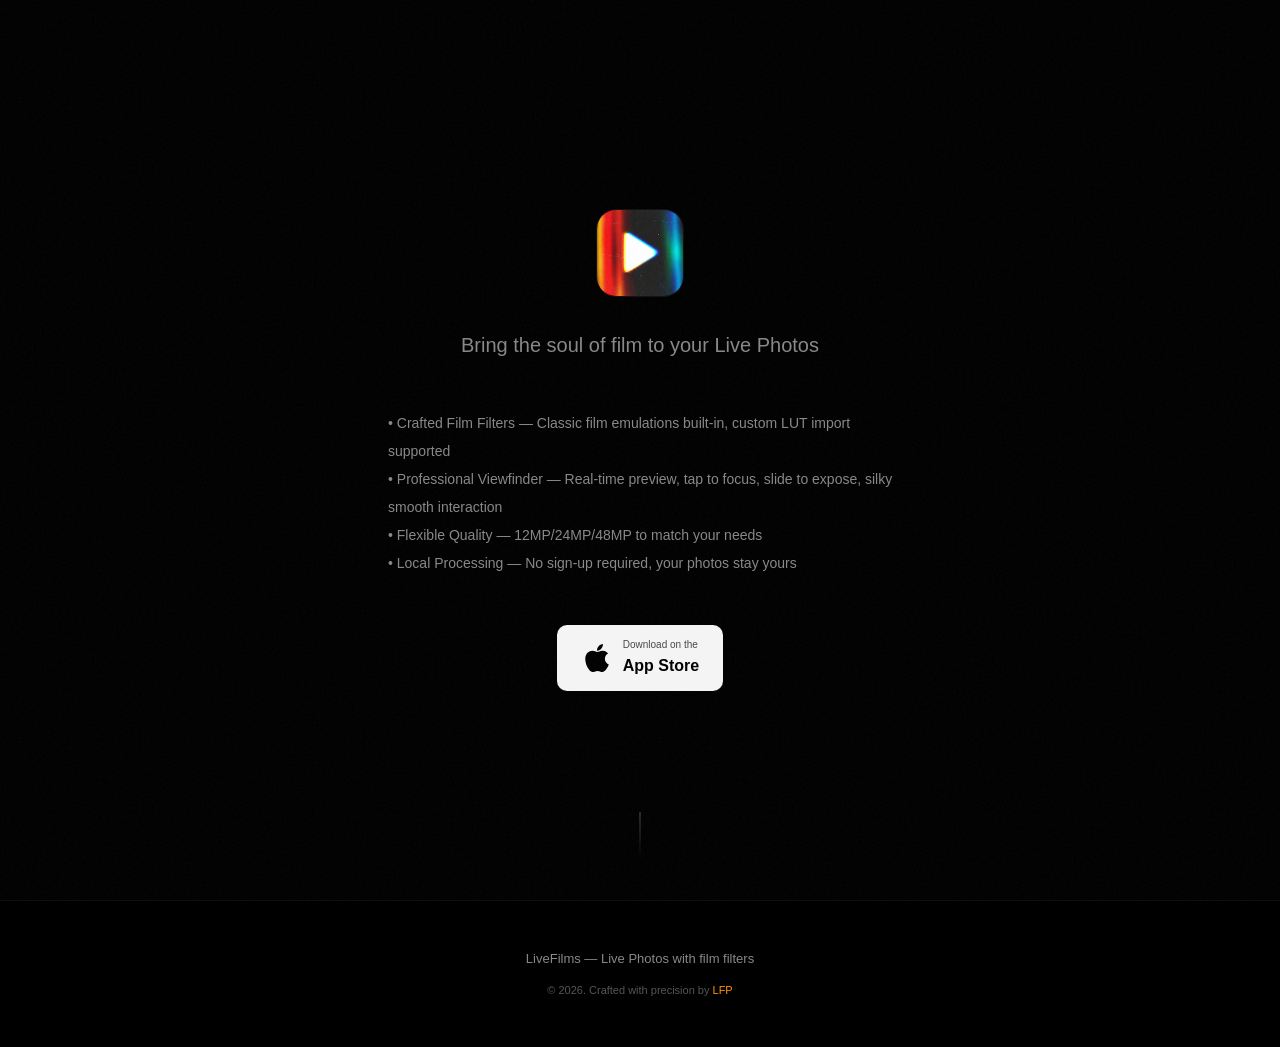
==== index.html @ 503467d6 "Update website copy and author - Update title to "Live Photos with film filters" - Refresh feature l" ====
<!DOCTYPE html>
<html lang="en">
<head>
    <meta charset="UTF-8">
    <meta name="viewport" content="width=device-width, initial-scale=1.0">
    <title>LiveFilms — Live Photos with film filters</title>
    <meta name="description" content="Bring the soul of film to your Live Photos">
    <link rel="stylesheet" href="css/style.css">
</head>
<body>
    <!-- 全局胶片颗粒 -->
    <div class="grain-overlay"></div>

    <!-- Hero Section -->
    <section class="hero" id="hero">
        <div class="hero-content">
            <img src="icon.png" alt="LiveFilms" class="hero-app-icon" />
            <p class="hero-tagline" data-i18n="hero-tagline">Bring the soul of film to your Live Photos</p>

            <ul class="hero-features">
                <li data-i18n="feat-1">• Crafted Film Filters — Classic film emulations built-in, custom LUT import supported</li>
                <li data-i18n="feat-2">• Professional Viewfinder — Real-time preview, tap to focus, slide to expose, silky smooth interaction</li>
                <li data-i18n="feat-3">• Flexible Quality — 12MP/24MP/48MP to match your needs</li>
                <li data-i18n="feat-4">• Local Processing — No sign-up required, your photos stay yours</li>
            </ul>

            <a href="#" target="_blank" rel="noopener noreferrer" class="hero-download-btn" data-download>
                <svg class="app-store-icon" viewBox="0 0 384 512" fill="currentColor">
                    <path d="M318.7 268.7c-.2-36.7 16.4-64.4 50-84.8-18.8-26.9-47.2-41.7-84.7-44.6-35.5-2.8-74.3 20.7-88.5 20.7-15 0-49.4-19.7-76.4-19.7C63.3 141.2 4 184.8 4 273.5q0 39.3 14.4 81.2c12.8 36.7 59 126.7 107.2 125.2 25.2-.6 43-17.9 75.8-17.9 31.8 0 48.3 17.9 76.4 17.9 48.6-.7 90.4-82.5 102.6-119.3-65.2-30.7-61.7-90-61.7-91.9zm-56.6-164.2c27.3-32.4 24.8-61.9 24-72.5-24.1 1.4-52 16.4-67.9 34.9-17.5 19.8-27.8 44.3-25.6 71.9 26.1 2 52.3-11.4 69.5-34.3z"/>
                </svg>
                <div class="btn-text">
                    <span class="btn-text-small">Download on the</span>
                    <span class="btn-text-large">App Store</span>
                </div>
            </a>


        </div>

        <div class="scroll-indicator">
            <div class="scroll-line"></div>
        </div>
    </section>

    <!-- Footer -->
    <footer class="footer">
        <div class="container">
            <div class="footer-content">
                <p class="footer-text">LiveFilms — <span data-i18n="footer-desc">Live Photos with film filters</span></p>
                <p class="footer-copyright">&copy; 2026. Crafted with precision by <a href="https://xhslink.com/m/6R2pUaW3pdJ" target="_blank" rel="noopener noreferrer">LFP</a></p>
            </div>
        </div>
    </footer>

    <script src="js/main.js"></script>
    <script>
        const i18n = {
            'zh-CN': {
                'app-name': 'LiveFilms',
                'hero-tagline': '为 Live Photo 注入胶片的灵魂',
                'feat-1': '• 精心打造的胶片滤镜 — 内置经典胶片模拟，支持导入自定义 LUT',
                'feat-2': '• 专业取景器 — 实时预览、点击对焦、滑动曝光，交互丝般顺滑',
                'feat-3': '• 灵活画质 — 12MP/24MP/48MP 随心选择',
                'feat-4': '• 本地处理 — 无需注册，照片完全属于你',
                'footer-desc': 'Live Photos with film filters'
            },
            'en': {
                'app-name': 'LiveFilms',
                'hero-tagline': 'Bring the soul of film to your Live Photos',
                'feat-1': '• Crafted Film Filters — Classic film emulations built-in, custom LUT import supported',
                'feat-2': '• Professional Viewfinder — Real-time preview, tap to focus, slide to expose, silky smooth interaction',
                'feat-3': '• Flexible Quality — 12MP/24MP/48MP to match your needs',
                'feat-4': '• Local Processing — No sign-up required, your photos stay yours',
                'footer-desc': 'Live Photos with film filters'
            }
        };

        function applyLanguage() {
            const userLang = navigator.language || navigator.userLanguage;
            const lang = userLang.startsWith('zh') ? 'zh-CN' : 'en';
            document.documentElement.lang = lang === 'zh-CN' ? 'zh' : 'en';
            document.querySelectorAll('[data-i18n]').forEach(el => {
                const key = el.getAttribute('data-i18n');
                if (i18n[lang][key]) {
                    el.innerHTML = i18n[lang][key];
                }
            });
        }

        applyLanguage();
    </script>
</body>
</html>
---- css/style.css ----
/* ========================================
   LiveFilms — 官网样式
   极简 · 暗调 · 胶片美学
   ======================================== */

:root {
    --color-bg: #000000;
    --color-bg-alt: #0a0a0a;
    --color-surface: rgba(255,255,255,0.04);
    --color-surface-border: rgba(255,255,255,0.07);

    --color-accent: #ff9500;
    --color-accent-dim: rgba(255,149,0,0.15);
    --color-accent-border: rgba(255,149,0,0.3);

    --color-green: #34c759;
    --color-green-dim: rgba(52,199,89,0.15);

    --color-text: #ffffff;
    --color-text-secondary: #888888;
    --color-text-muted: #555555;
    --color-divider: rgba(255,255,255,0.06);

    --font-mono: "SF Mono", "Monaco", "Consolas", "Liberation Mono", "PingFang SC", "Hiragino Sans GB", "Microsoft YaHei", monospace;
    --font-system: -apple-system, BlinkMacSystemFont, "SF Pro Display", "PingFang SC", "Hiragino Sans GB", "Segoe UI", Roboto, "Helvetica Neue", Arial, sans-serif;

    --container-max: 720px;
    --section-gap: 100px;
    --transition: 0.3s ease;
}

/* Reset */
*, *::before, *::after { box-sizing: border-box; margin: 0; padding: 0; }
html { scroll-behavior: smooth; font-size: 16px; }

body {
    font-family: var(--font-system);
    background: var(--color-bg);
    color: var(--color-text);
    line-height: 1.6;
    -webkit-font-smoothing: antialiased;
    overflow-x: hidden;
}

::-webkit-scrollbar { width: 6px; }
::-webkit-scrollbar-track { background: var(--color-bg); }
::-webkit-scrollbar-thumb { background: #2a2a2a; border-radius: 3px; }

.container {
    max-width: var(--container-max);
    margin: 0 auto;
    padding: 0 28px;
}

/* Grain overlay */
.grain-overlay {
    position: fixed;
    inset: 0;
    opacity: 0.03;
    pointer-events: none;
    z-index: 9999;
    background-image: url("data:image/svg+xml,%3Csvg viewBox='0 0 400 400' xmlns='http://www.w3.org/2000/svg'%3E%3Cfilter id='n'%3E%3CfeTurbulence type='fractalNoise' baseFrequency='0.9' numOctaves='4' stitchTiles='stitch'/%3E%3C/filter%3E%3Crect width='400' height='400' filter='url(%23n)'/%3E%3C/svg%3E");
    animation: grain 8s steps(10) infinite;
}

@keyframes grain {
    0%, 100% { transform: translate(0,0); }
    10% { transform: translate(-5%,-5%); }
    30% { transform: translate(5%,-5%); }
    50% { transform: translate(-5%,5%); }
    70% { transform: translate(5%,5%); }
    90% { transform: translate(-5%,0); }
}

/* ========================================
   Hero
   ======================================== */
.hero {
    min-height: 100vh;
    display: flex;
    flex-direction: column;
    justify-content: center;
    align-items: center;
    padding: 80px 28px;
    position: relative;
}

.hero-content {
    text-align: center;
    max-width: 520px;
}

.hero-app-icon {
    width: 88px;
    height: 88px;
    border-radius: 20px;
    border: 1px solid var(--color-surface-border);
    margin-bottom: 24px;
    opacity: 0;
    animation: fadeUp 1s ease forwards 0.2s;
}

.hero-tagline {
    font-size: clamp(16px, 4vw, 20px);
    font-weight: 400;
    color: var(--color-text-secondary);
    margin-bottom: 48px;
    opacity: 0;
    animation: fadeUp 1s ease forwards 0.4s;
}

.hero-features {
    list-style: none;
    text-align: left;
    margin-bottom: 48px;
    opacity: 0;
    animation: fadeUp 1s ease forwards 0.6s;
}

.hero-features li {
    font-size: 14px;
    color: var(--color-text-secondary);
    line-height: 2;
    padding-left: 8px;
}

.hero-download-btn {
    display: inline-flex;
    align-items: center;
    gap: 10px;
    padding: 12px 24px;
    background: #f5f5f5;
    color: #000;
    border: none;
    border-radius: 10px;
    cursor: pointer;
    transition: all 0.2s ease;
    text-decoration: none;
    opacity: 0;
    animation: fadeUp 1s ease forwards 0.8s;
}

.hero-download-btn:hover {
    background: #ffffff;
    transform: scale(1.03);
}

.app-store-icon {
    width: 32px;
    height: 32px;
}

.btn-text {
    display: flex;
    flex-direction: column;
    align-items: flex-start;
    text-align: left;
}

.btn-text-small {
    font-size: 10px;
    opacity: 0.7;
}

.btn-text-large {
    font-size: 16px;
    font-weight: 600;
}

.scroll-indicator {
    position: absolute;
    bottom: 40px;
    left: 50%;
    transform: translateX(-50%);
    opacity: 0;
    animation: fadeIn 1s ease forwards 1.2s;
}

.scroll-line {
    width: 1px;
    height: 48px;
    background: linear-gradient(to bottom, var(--color-text-muted), transparent);
    animation: scrollPulse 2s ease-in-out infinite;
}

/* ========================================
   Footer
   ======================================== */
.footer {
    padding: 48px 0;
    border-top: 1px solid var(--color-divider);
}

.footer-content {
    text-align: center;
}

.footer-text {
    font-size: 13px;
    color: var(--color-text-secondary);
    margin-bottom: 6px;
}

.footer-copyright {
    font-size: 11px;
    color: var(--color-text-muted);
    margin-top: 12px;
}

.footer-copyright a {
    color: var(--color-accent);
    text-decoration: none;
}

/* ========================================
   Animations
   ======================================== */
@keyframes fadeUp {
    from { opacity: 0; transform: translateY(24px); }
    to { opacity: 1; transform: translateY(0); }
}
@keyframes fadeIn {
    from { opacity: 0; }
    to { opacity: 1; }
}
@keyframes scrollPulse {
    0%, 100% { opacity: 0.3; transform: scaleY(0.8); }
    50% { opacity: 1; transform: scaleY(1); }
}

.fade-in {
    opacity: 0;
    transform: translateY(20px);
    transition: opacity 0.6s ease, transform 0.6s ease;
}

.fade-in.visible {
    opacity: 1;
    transform: translateY(0);
}

/* ========================================
   Responsive
   ======================================== */
@media (max-width: 640px) {
    .hero { padding: 60px 20px; }

    .hero-download-btn {
        width: 100%;
        justify-content: center;
        max-width: 280px;
    }
}
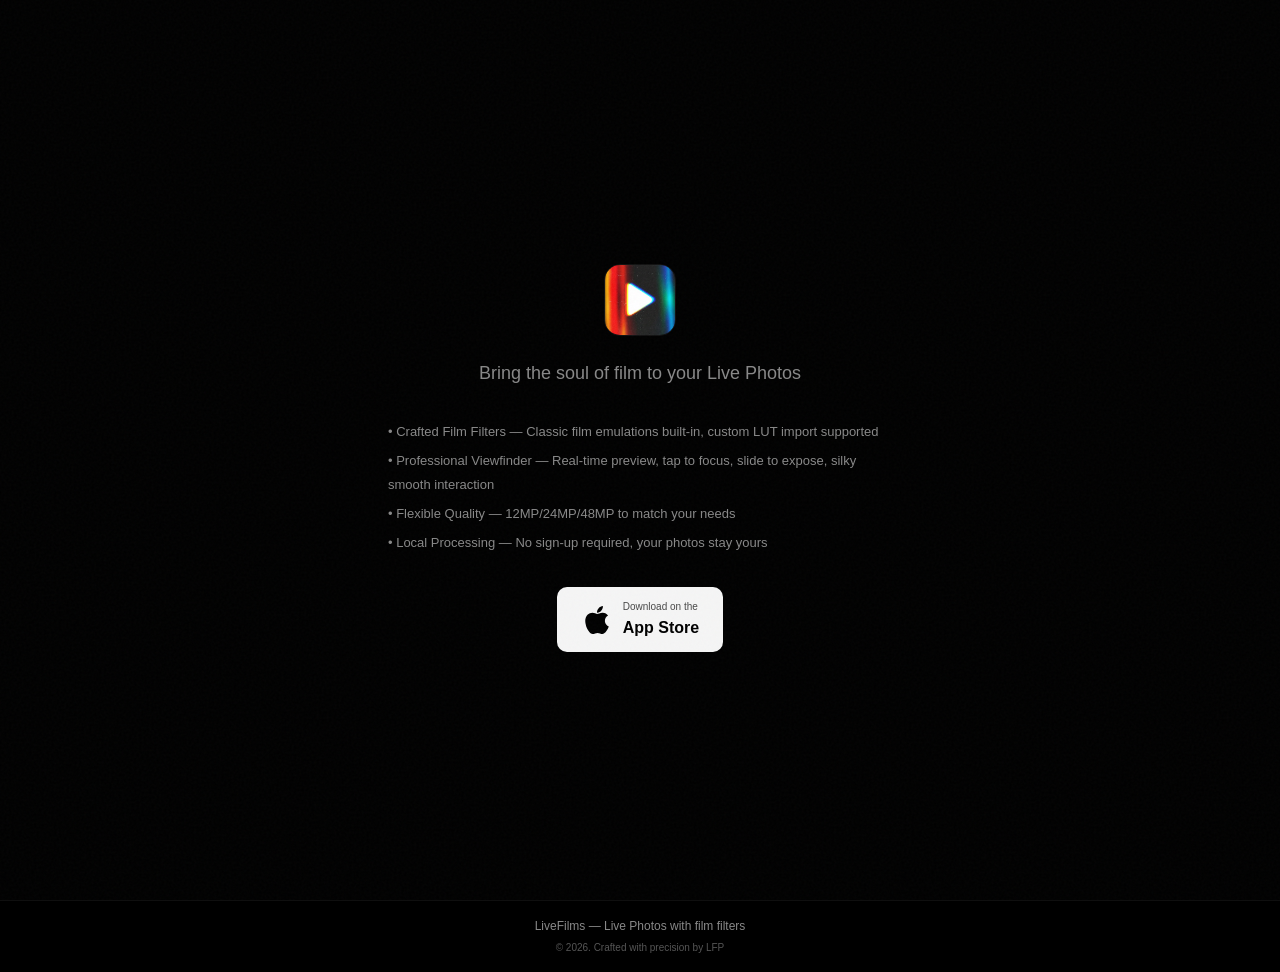
==== commit 6d107c1c: "Add URL parameter support for language selection - ?lang=en — force English - ?lang=zh — force Chine" ====
--- a/index.html
+++ b/index.html
@@ -76,8 +76,10 @@
         };
 
         function applyLanguage() {
+            const params = new URLSearchParams(window.location.search);
+            const urlLang = params.get('lang');
             const userLang = navigator.language || navigator.userLanguage;
-            const lang = userLang.startsWith('zh') ? 'zh-CN' : 'en';
+            const lang = urlLang === 'en' || urlLang === 'zh' ? (urlLang === 'zh' ? 'zh-CN' : 'en') : (userLang.startsWith('zh') ? 'zh-CN' : 'en');
             document.documentElement.lang = lang === 'zh-CN' ? 'zh' : 'en';
             document.querySelectorAll('[data-i18n]').forEach(el => {
                 const key = el.getAttribute('data-i18n');
--- a/css/style.css
+++ b/css/style.css
@@ -79,32 +79,34 @@
     min-height: 100vh;
     display: flex;
     flex-direction: column;
-    justify-content: center;
+    justify-content: space-between;
     align-items: center;
-    padding: 80px 28px;
+    padding: 40px 28px 24px;
     position: relative;
 }
 
 .hero-content {
     text-align: center;
     max-width: 520px;
+    margin-top: auto;
+    margin-bottom: auto;
 }
 
 .hero-app-icon {
-    width: 88px;
-    height: 88px;
-    border-radius: 20px;
+    width: 72px;
+    height: 72px;
+    border-radius: 16px;
     border: 1px solid var(--color-surface-border);
-    margin-bottom: 24px;
+    margin-bottom: 16px;
     opacity: 0;
     animation: fadeUp 1s ease forwards 0.2s;
 }
 
 .hero-tagline {
-    font-size: clamp(16px, 4vw, 20px);
+    font-size: clamp(14px, 3vw, 18px);
     font-weight: 400;
     color: var(--color-text-secondary);
-    margin-bottom: 48px;
+    margin-bottom: 32px;
     opacity: 0;
     animation: fadeUp 1s ease forwards 0.4s;
 }
@@ -112,16 +114,17 @@
 .hero-features {
     list-style: none;
     text-align: left;
-    margin-bottom: 48px;
+    margin-bottom: 32px;
     opacity: 0;
     animation: fadeUp 1s ease forwards 0.6s;
 }
 
 .hero-features li {
-    font-size: 14px;
+    font-size: 13px;
     color: var(--color-text-secondary);
-    line-height: 2;
+    line-height: 1.8;
     padding-left: 8px;
+    margin-bottom: 6px;
 }
 
 .hero-download-btn {
@@ -168,27 +171,20 @@
 }
 
 .scroll-indicator {
-    position: absolute;
-    bottom: 40px;
-    left: 50%;
-    transform: translateX(-50%);
-    opacity: 0;
-    animation: fadeIn 1s ease forwards 1.2s;
+    display: none;
 }
 
 .scroll-line {
-    width: 1px;
-    height: 48px;
-    background: linear-gradient(to bottom, var(--color-text-muted), transparent);
-    animation: scrollPulse 2s ease-in-out infinite;
+    display: none;
 }
 
 /* ========================================
    Footer
    ======================================== */
 .footer {
-    padding: 48px 0;
+    padding: 16px 0;
     border-top: 1px solid var(--color-divider);
+    width: 100%;
 }
 
 .footer-content {
@@ -196,19 +192,19 @@
 }
 
 .footer-text {
-    font-size: 13px;
+    font-size: 12px;
     color: var(--color-text-secondary);
-    margin-bottom: 6px;
+    margin-bottom: 4px;
 }
 
 .footer-copyright {
-    font-size: 11px;
+    font-size: 10px;
     color: var(--color-text-muted);
-    margin-top: 12px;
+    margin-top: 4px;
 }
 
 .footer-copyright a {
-    color: var(--color-accent);
+    color: inherit;
     text-decoration: none;
 }
 
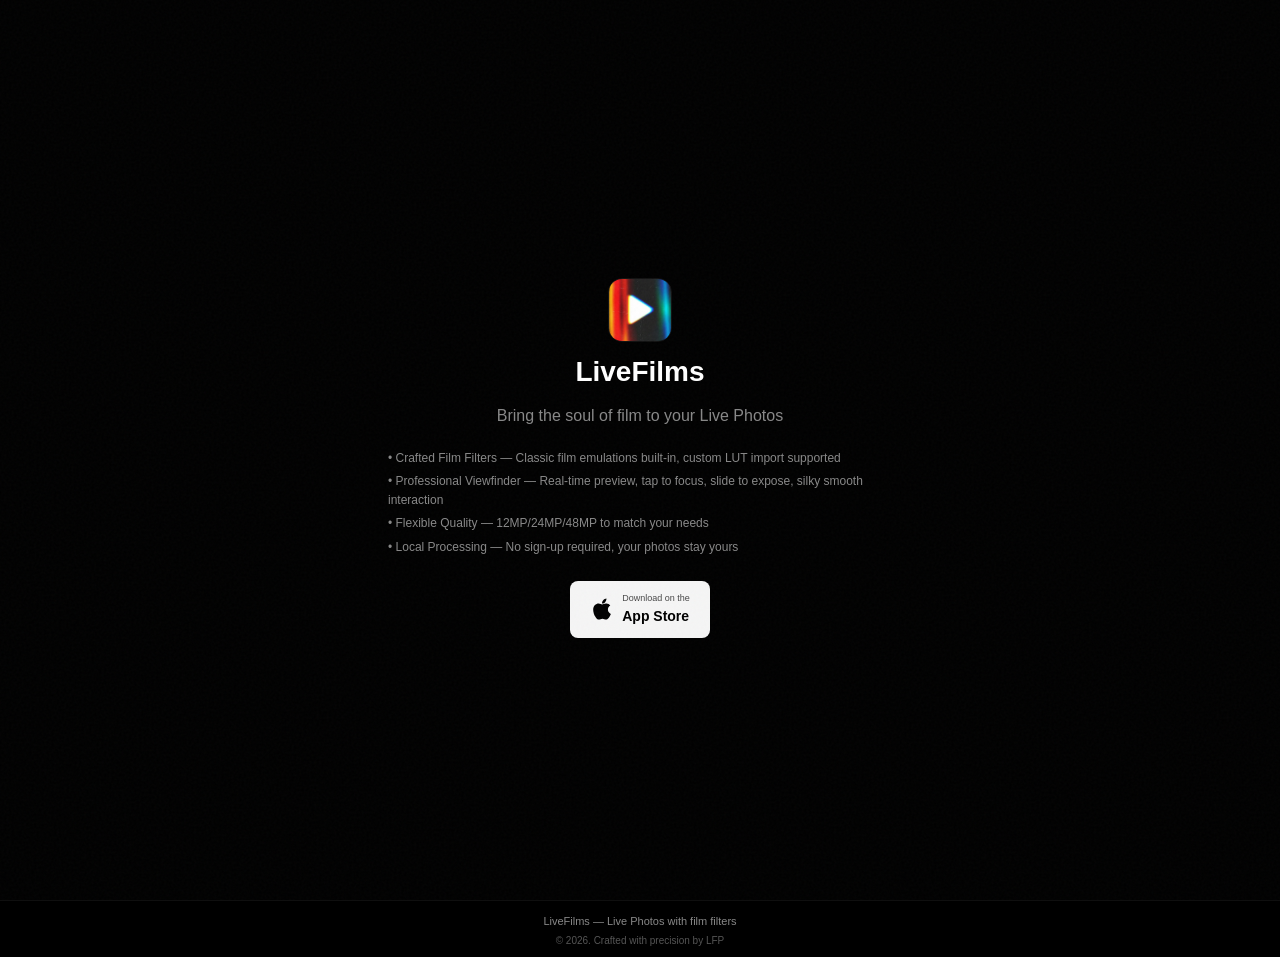
==== commit a7986f51: "Add LiveFilms title below app icon Co-Authored-By: Claude Opus 4.7 <noreply@anthropic.com>" ====
--- a/index.html
+++ b/index.html
@@ -15,6 +15,7 @@
     <section class="hero" id="hero">
         <div class="hero-content">
             <img src="icon.png" alt="LiveFilms" class="hero-app-icon" />
+            <h1 class="hero-title">LiveFilms</h1>
             <p class="hero-tagline" data-i18n="hero-tagline">Bring the soul of film to your Live Photos</p>
 
             <ul class="hero-features">
--- a/css/style.css
+++ b/css/style.css
@@ -76,37 +76,49 @@
    Hero
    ======================================== */
 .hero {
-    min-height: 100vh;
+    min-height: 100dvh;
     display: flex;
     flex-direction: column;
-    justify-content: space-between;
+    justify-content: flex-start;
     align-items: center;
-    padding: 40px 28px 24px;
+    padding: 32px 24px 16px;
     position: relative;
+    box-sizing: border-box;
 }
 
 .hero-content {
     text-align: center;
     max-width: 520px;
-    margin-top: auto;
-    margin-bottom: auto;
+    flex: 1;
+    display: flex;
+    flex-direction: column;
+    justify-content: center;
 }
 
 .hero-app-icon {
-    width: 72px;
-    height: 72px;
-    border-radius: 16px;
+    width: 64px;
+    height: 64px;
+    border-radius: 14px;
     border: 1px solid var(--color-surface-border);
-    margin-bottom: 16px;
+    margin: 0 auto 8px;
     opacity: 0;
     animation: fadeUp 1s ease forwards 0.2s;
 }
 
+.hero-title {
+    font-size: clamp(20px, 4vw, 28px);
+    font-weight: 600;
+    color: var(--color-text);
+    margin-bottom: 8px;
+    opacity: 0;
+    animation: fadeUp 1s ease forwards 0.3s;
+}
+
 .hero-tagline {
-    font-size: clamp(14px, 3vw, 18px);
+    font-size: clamp(13px, 2.5vw, 16px);
     font-weight: 400;
     color: var(--color-text-secondary);
-    margin-bottom: 32px;
+    margin-bottom: 20px;
     opacity: 0;
     animation: fadeUp 1s ease forwards 0.4s;
 }
@@ -114,33 +126,34 @@
 .hero-features {
     list-style: none;
     text-align: left;
-    margin-bottom: 32px;
+    margin-bottom: 20px;
     opacity: 0;
     animation: fadeUp 1s ease forwards 0.6s;
 }
 
 .hero-features li {
-    font-size: 13px;
+    font-size: 12px;
     color: var(--color-text-secondary);
-    line-height: 1.8;
+    line-height: 1.6;
     padding-left: 8px;
-    margin-bottom: 6px;
+    margin-bottom: 4px;
 }
 
 .hero-download-btn {
     display: inline-flex;
     align-items: center;
-    gap: 10px;
-    padding: 12px 24px;
+    gap: 8px;
+    padding: 10px 20px;
     background: #f5f5f5;
     color: #000;
     border: none;
-    border-radius: 10px;
+    border-radius: 8px;
     cursor: pointer;
     transition: all 0.2s ease;
     text-decoration: none;
     opacity: 0;
     animation: fadeUp 1s ease forwards 0.8s;
+    margin: 0 auto;
 }
 
 .hero-download-btn:hover {
@@ -149,8 +162,8 @@
 }
 
 .app-store-icon {
-    width: 32px;
-    height: 32px;
+    width: 24px;
+    height: 24px;
 }
 
 .btn-text {
@@ -161,12 +174,12 @@
 }
 
 .btn-text-small {
-    font-size: 10px;
+    font-size: 9px;
     opacity: 0.7;
 }
 
 .btn-text-large {
-    font-size: 16px;
+    font-size: 14px;
     font-weight: 600;
 }
 
@@ -182,9 +195,10 @@
    Footer
    ======================================== */
 .footer {
-    padding: 16px 0;
+    padding: 12px 0 8px;
     border-top: 1px solid var(--color-divider);
     width: 100%;
+    flex-shrink: 0;
 }
 
 .footer-content {
@@ -192,15 +206,15 @@
 }
 
 .footer-text {
-    font-size: 12px;
+    font-size: 11px;
     color: var(--color-text-secondary);
-    margin-bottom: 4px;
+    margin-bottom: 2px;
 }
 
 .footer-copyright {
     font-size: 10px;
     color: var(--color-text-muted);
-    margin-top: 4px;
+    margin-top: 2px;
 }
 
 .footer-copyright a {
@@ -239,11 +253,15 @@
    Responsive
    ======================================== */
 @media (max-width: 640px) {
-    .hero { padding: 60px 20px; }
+    .hero { padding: 24px 20px 12px; }
 
     .hero-download-btn {
         width: 100%;
         justify-content: center;
-        max-width: 280px;
+        max-width: 260px;
     }
-}
+
+    .hero-features li {
+        font-size: 11px;
+    }
+}
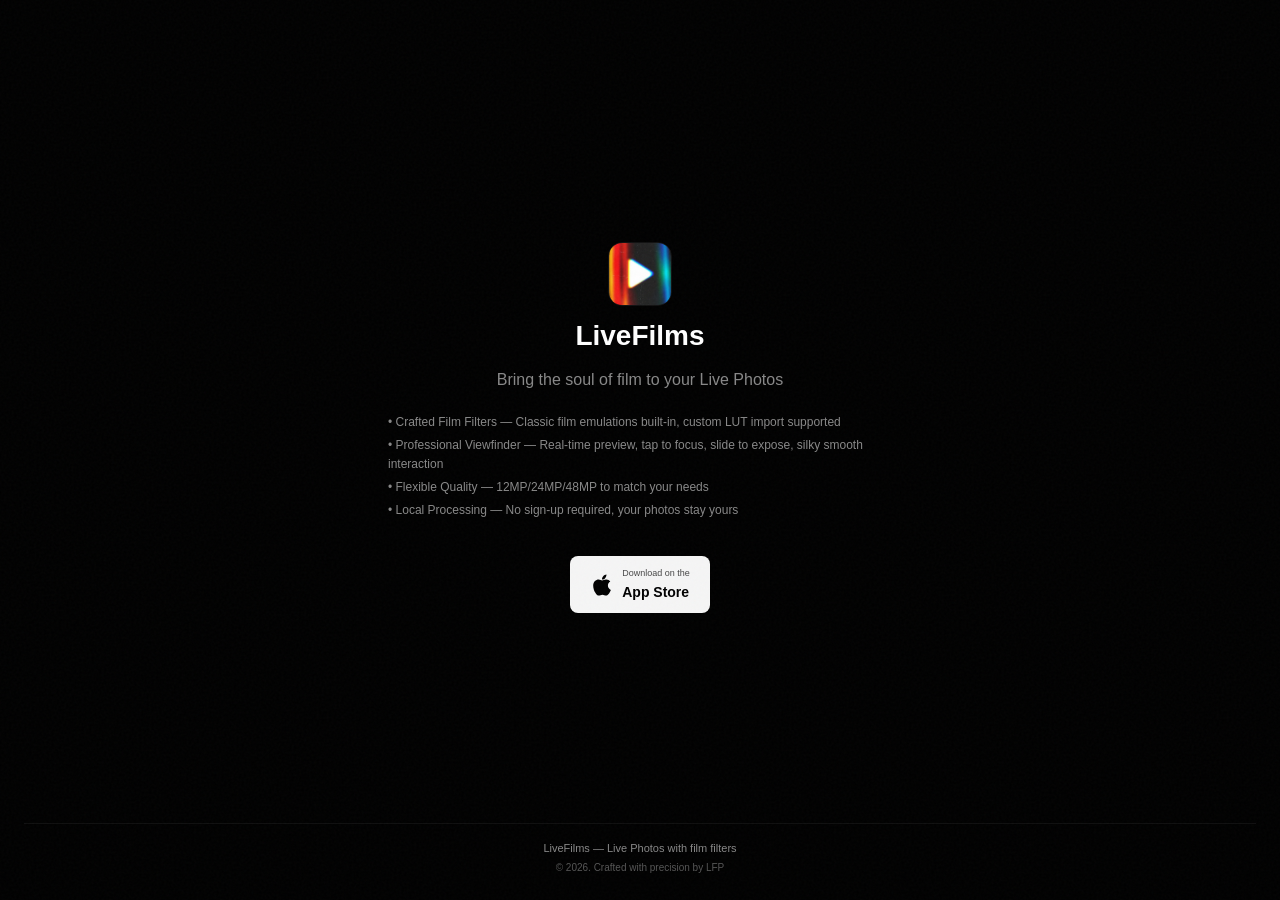
==== commit 617dfcb7: "Fix single-screen layout and increase button spacing - Move footer inside hero section to ensure it'" ====
--- a/index.html
+++ b/index.html
@@ -11,47 +11,41 @@
     <!-- 全局胶片颗粒 -->
     <div class="grain-overlay"></div>
 
-    <!-- Hero Section -->
-    <section class="hero" id="hero">
-        <div class="hero-content">
-            <img src="icon.png" alt="LiveFilms" class="hero-app-icon" />
-            <h1 class="hero-title">LiveFilms</h1>
-            <p class="hero-tagline" data-i18n="hero-tagline">Bring the soul of film to your Live Photos</p>
+    <div class="page-wrapper">
+        <!-- Hero Section -->
+        <section class="hero" id="hero">
+            <div class="hero-content">
+                <img src="icon.png" alt="LiveFilms" class="hero-app-icon" />
+                <h1 class="hero-title">LiveFilms</h1>
+                <p class="hero-tagline" data-i18n="hero-tagline">Bring the soul of film to your Live Photos</p>
 
-            <ul class="hero-features">
-                <li data-i18n="feat-1">• Crafted Film Filters — Classic film emulations built-in, custom LUT import supported</li>
-                <li data-i18n="feat-2">• Professional Viewfinder — Real-time preview, tap to focus, slide to expose, silky smooth interaction</li>
-                <li data-i18n="feat-3">• Flexible Quality — 12MP/24MP/48MP to match your needs</li>
-                <li data-i18n="feat-4">• Local Processing — No sign-up required, your photos stay yours</li>
-            </ul>
+                <ul class="hero-features">
+                    <li data-i18n="feat-1">• Crafted Film Filters — Classic film emulations built-in, custom LUT import supported</li>
+                    <li data-i18n="feat-2">• Professional Viewfinder — Real-time preview, tap to focus, slide to expose, silky smooth interaction</li>
+                    <li data-i18n="feat-3">• Flexible Quality — 12MP/24MP/48MP to match your needs</li>
+                    <li data-i18n="feat-4">• Local Processing — No sign-up required, your photos stay yours</li>
+                </ul>
 
-            <a href="#" target="_blank" rel="noopener noreferrer" class="hero-download-btn" data-download>
-                <svg class="app-store-icon" viewBox="0 0 384 512" fill="currentColor">
-                    <path d="M318.7 268.7c-.2-36.7 16.4-64.4 50-84.8-18.8-26.9-47.2-41.7-84.7-44.6-35.5-2.8-74.3 20.7-88.5 20.7-15 0-49.4-19.7-76.4-19.7C63.3 141.2 4 184.8 4 273.5q0 39.3 14.4 81.2c12.8 36.7 59 126.7 107.2 125.2 25.2-.6 43-17.9 75.8-17.9 31.8 0 48.3 17.9 76.4 17.9 48.6-.7 90.4-82.5 102.6-119.3-65.2-30.7-61.7-90-61.7-91.9zm-56.6-164.2c27.3-32.4 24.8-61.9 24-72.5-24.1 1.4-52 16.4-67.9 34.9-17.5 19.8-27.8 44.3-25.6 71.9 26.1 2 52.3-11.4 69.5-34.3z"/>
-                </svg>
-                <div class="btn-text">
-                    <span class="btn-text-small">Download on the</span>
-                    <span class="btn-text-large">App Store</span>
+                <a href="#" target="_blank" rel="noopener noreferrer" class="hero-download-btn" data-download>
+                    <svg class="app-store-icon" viewBox="0 0 384 512" fill="currentColor">
+                        <path d="M318.7 268.7c-.2-36.7 16.4-64.4 50-84.8-18.8-26.9-47.2-41.7-84.7-44.6-35.5-2.8-74.3 20.7-88.5 20.7-15 0-49.4-19.7-76.4-19.7C63.3 141.2 4 184.8 4 273.5q0 39.3 14.4 81.2c12.8 36.7 59 126.7 107.2 125.2 25.2-.6 43-17.9 75.8-17.9 31.8 0 48.3 17.9 76.4 17.9 48.6-.7 90.4-82.5 102.6-119.3-65.2-30.7-61.7-90-61.7-91.9zm-56.6-164.2c27.3-32.4 24.8-61.9 24-72.5-24.1 1.4-52 16.4-67.9 34.9-17.5 19.8-27.8 44.3-25.6 71.9 26.1 2 52.3-11.4 69.5-34.3z"/>
+                    </svg>
+                    <div class="btn-text">
+                        <span class="btn-text-small">Download on the</span>
+                        <span class="btn-text-large">App Store</span>
+                    </div>
+                </a>
+            </div>
+
+            <!-- Footer -->
+            <footer class="footer">
+                <div class="footer-content">
+                    <p class="footer-text">LiveFilms — <span data-i18n="footer-desc">Live Photos with film filters</span></p>
+                    <p class="footer-copyright">&copy; 2026. Crafted with precision by <a href="https://xhslink.com/m/6R2pUaW3pdJ" target="_blank" rel="noopener noreferrer">LFP</a></p>
                 </div>
-            </a>
-
-
-        </div>
-
-        <div class="scroll-indicator">
-            <div class="scroll-line"></div>
-        </div>
-    </section>
-
-    <!-- Footer -->
-    <footer class="footer">
-        <div class="container">
-            <div class="footer-content">
-                <p class="footer-text">LiveFilms — <span data-i18n="footer-desc">Live Photos with film filters</span></p>
-                <p class="footer-copyright">&copy; 2026. Crafted with precision by <a href="https://xhslink.com/m/6R2pUaW3pdJ" target="_blank" rel="noopener noreferrer">LFP</a></p>
-            </div>
-        </div>
-    </footer>
+            </footer>
+        </section>
+    </div>
 
     <script src="js/main.js"></script>
     <script>
--- a/css/style.css
+++ b/css/style.css
@@ -72,14 +72,20 @@
     90% { transform: translate(-5%,0); }
 }
 
+.page-wrapper {
+    min-height: 100dvh;
+    display: flex;
+    flex-direction: column;
+}
+
 /* ========================================
    Hero
    ======================================== */
 .hero {
-    min-height: 100dvh;
-    display: flex;
-    flex-direction: column;
-    justify-content: flex-start;
+    flex: 1;
+    display: flex;
+    flex-direction: column;
+    justify-content: space-between;
     align-items: center;
     padding: 32px 24px 16px;
     position: relative;
@@ -89,10 +95,11 @@
 .hero-content {
     text-align: center;
     max-width: 520px;
-    flex: 1;
     display: flex;
     flex-direction: column;
     justify-content: center;
+    margin-top: auto;
+    margin-bottom: auto;
 }
 
 .hero-app-icon {
@@ -126,7 +133,7 @@
 .hero-features {
     list-style: none;
     text-align: left;
-    margin-bottom: 20px;
+    margin-bottom: 32px;
     opacity: 0;
     animation: fadeUp 1s ease forwards 0.6s;
 }
@@ -195,7 +202,7 @@
    Footer
    ======================================== */
 .footer {
-    padding: 12px 0 8px;
+    padding: 16px 0 8px;
     border-top: 1px solid var(--color-divider);
     width: 100%;
     flex-shrink: 0;
@@ -253,7 +260,7 @@
    Responsive
    ======================================== */
 @media (max-width: 640px) {
-    .hero { padding: 24px 20px 12px; }
+    .hero { padding: 28px 20px 12px; }
 
     .hero-download-btn {
         width: 100%;
@@ -264,4 +271,8 @@
     .hero-features li {
         font-size: 11px;
     }
-}
+
+    .footer {
+        padding: 12px 0 8px;
+    }
+}
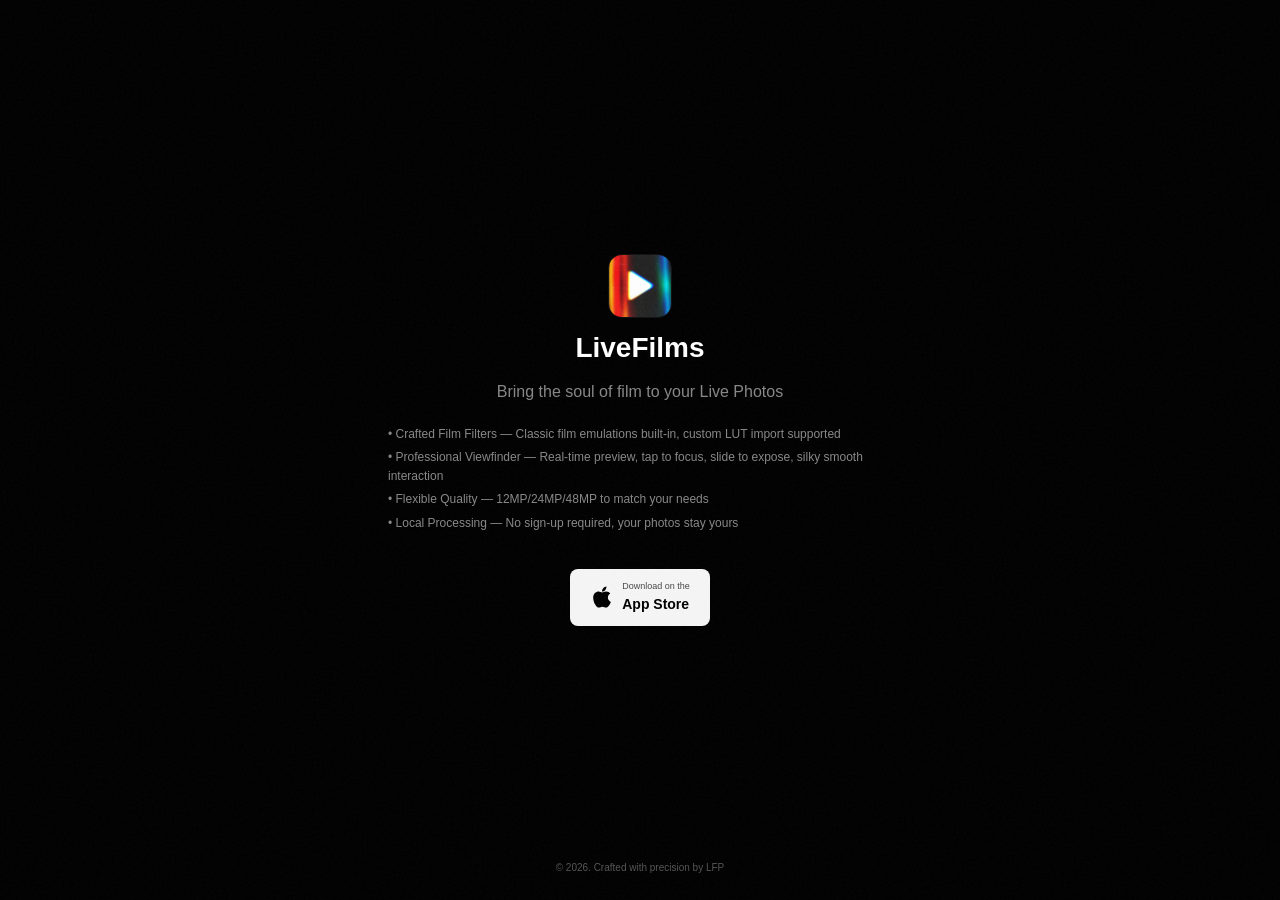
==== commit 0ca09e46: "Remove footer tagline, keep only author info Co-Authored-By: Claude Opus 4.7 <noreply@anthropic.com>" ====
--- a/index.html
+++ b/index.html
@@ -40,7 +40,6 @@
             <!-- Footer -->
             <footer class="footer">
                 <div class="footer-content">
-                    <p class="footer-text">LiveFilms — <span data-i18n="footer-desc">Live Photos with film filters</span></p>
                     <p class="footer-copyright">&copy; 2026. Crafted with precision by <a href="https://xhslink.com/m/6R2pUaW3pdJ" target="_blank" rel="noopener noreferrer">LFP</a></p>
                 </div>
             </footer>
@@ -56,8 +55,7 @@
                 'feat-1': '• 精心打造的胶片滤镜 — 内置经典胶片模拟，支持导入自定义 LUT',
                 'feat-2': '• 专业取景器 — 实时预览、点击对焦、滑动曝光，交互丝般顺滑',
                 'feat-3': '• 灵活画质 — 12MP/24MP/48MP 随心选择',
-                'feat-4': '• 本地处理 — 无需注册，照片完全属于你',
-                'footer-desc': 'Live Photos with film filters'
+                'feat-4': '• 本地处理 — 无需注册，照片完全属于你'
             },
             'en': {
                 'app-name': 'LiveFilms',
@@ -65,8 +63,7 @@
                 'feat-1': '• Crafted Film Filters — Classic film emulations built-in, custom LUT import supported',
                 'feat-2': '• Professional Viewfinder — Real-time preview, tap to focus, slide to expose, silky smooth interaction',
                 'feat-3': '• Flexible Quality — 12MP/24MP/48MP to match your needs',
-                'feat-4': '• Local Processing — No sign-up required, your photos stay yours',
-                'footer-desc': 'Live Photos with film filters'
+                'feat-4': '• Local Processing — No sign-up required, your photos stay yours'
             }
         };
 
--- a/css/style.css
+++ b/css/style.css
@@ -202,26 +202,18 @@
    Footer
    ======================================== */
 .footer {
-    padding: 16px 0 8px;
-    border-top: 1px solid var(--color-divider);
+    padding: 12px 0 8px;
     width: 100%;
     flex-shrink: 0;
 }
 
 .footer-content {
     text-align: center;
-}
-
-.footer-text {
-    font-size: 11px;
-    color: var(--color-text-secondary);
-    margin-bottom: 2px;
 }
 
 .footer-copyright {
     font-size: 10px;
     color: var(--color-text-muted);
-    margin-top: 2px;
 }
 
 .footer-copyright a {
@@ -273,6 +265,6 @@
     }
 
     .footer {
-        padding: 12px 0 8px;
+        padding: 8px 0;
     }
 }
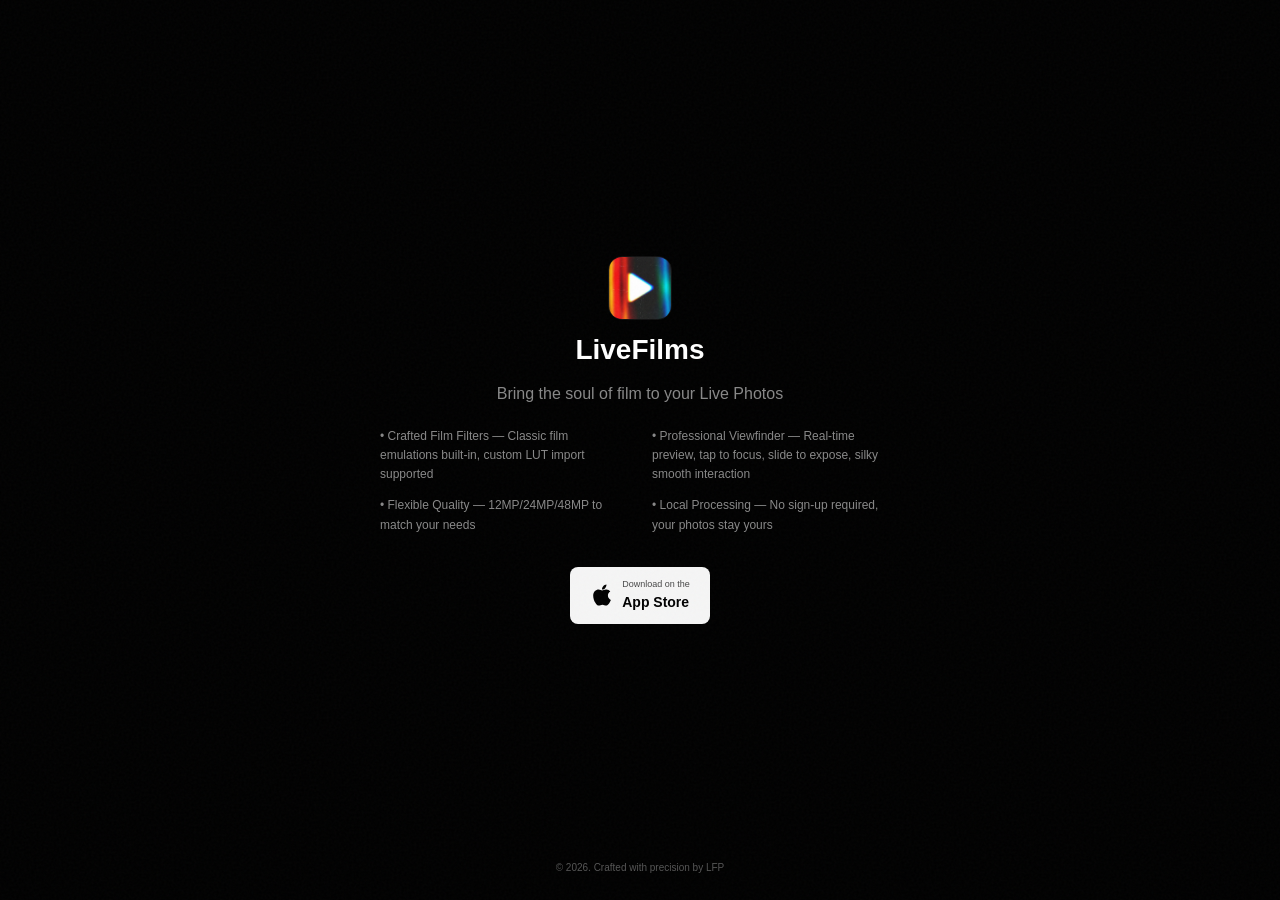
==== commit 7cc3ac84: "Convert feature list to 2x2 grid layout - Change from <ul><li> to <div class="feature-item"> for bet" ====
--- a/index.html
+++ b/index.html
@@ -19,12 +19,12 @@
                 <h1 class="hero-title">LiveFilms</h1>
                 <p class="hero-tagline" data-i18n="hero-tagline">Bring the soul of film to your Live Photos</p>
 
-                <ul class="hero-features">
-                    <li data-i18n="feat-1">• Crafted Film Filters — Classic film emulations built-in, custom LUT import supported</li>
-                    <li data-i18n="feat-2">• Professional Viewfinder — Real-time preview, tap to focus, slide to expose, silky smooth interaction</li>
-                    <li data-i18n="feat-3">• Flexible Quality — 12MP/24MP/48MP to match your needs</li>
-                    <li data-i18n="feat-4">• Local Processing — No sign-up required, your photos stay yours</li>
-                </ul>
+                <div class="hero-features">
+                    <div class="feature-item" data-i18n="feat-1">• Crafted Film Filters — Classic film emulations built-in, custom LUT import supported</div>
+                    <div class="feature-item" data-i18n="feat-2">• Professional Viewfinder — Real-time preview, tap to focus, slide to expose, silky smooth interaction</div>
+                    <div class="feature-item" data-i18n="feat-3">• Flexible Quality — 12MP/24MP/48MP to match your needs</div>
+                    <div class="feature-item" data-i18n="feat-4">• Local Processing — No sign-up required, your photos stay yours</div>
+                </div>
 
                 <a href="#" target="_blank" rel="noopener noreferrer" class="hero-download-btn" data-download>
                     <svg class="app-store-icon" viewBox="0 0 384 512" fill="currentColor">
--- a/css/style.css
+++ b/css/style.css
@@ -131,19 +131,20 @@
 }
 
 .hero-features {
-    list-style: none;
+    display: grid;
+    grid-template-columns: repeat(2, 1fr);
+    gap: 12px 24px;
     text-align: left;
     margin-bottom: 32px;
+    max-width: 560px;
     opacity: 0;
     animation: fadeUp 1s ease forwards 0.6s;
 }
 
-.hero-features li {
+.feature-item {
     font-size: 12px;
     color: var(--color-text-secondary);
     line-height: 1.6;
-    padding-left: 8px;
-    margin-bottom: 4px;
 }
 
 .hero-download-btn {
@@ -260,7 +261,12 @@
         max-width: 260px;
     }
 
-    .hero-features li {
+    .hero-features {
+        grid-template-columns: 1fr;
+        gap: 10px;
+    }
+
+    .feature-item {
         font-size: 11px;
     }
 
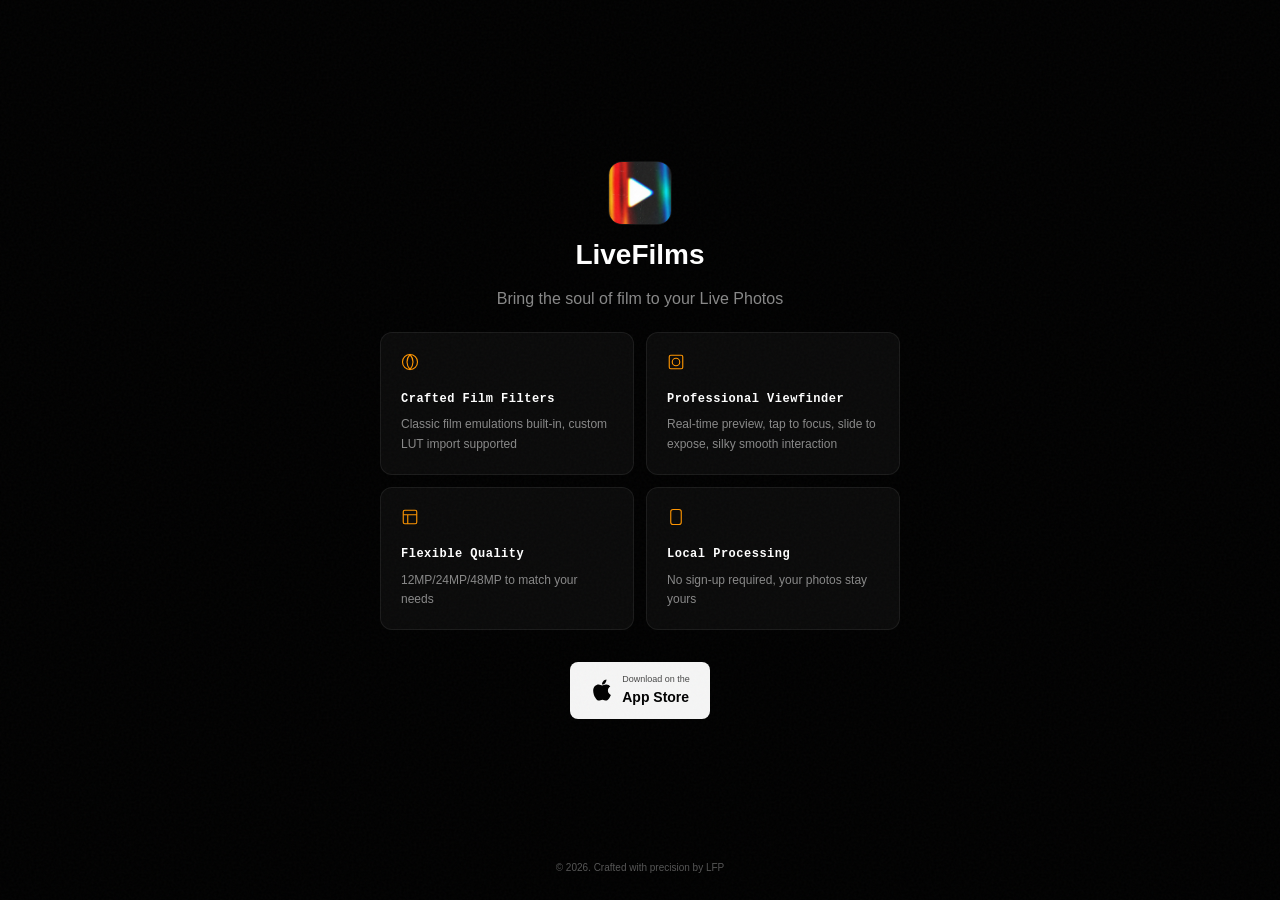
==== commit eb18989e: "Redesign feature section with card layout inspired by philosophy section - Convert text list to 2x2 " ====
--- a/index.html
+++ b/index.html
@@ -20,10 +20,46 @@
                 <p class="hero-tagline" data-i18n="hero-tagline">Bring the soul of film to your Live Photos</p>
 
                 <div class="hero-features">
-                    <div class="feature-item" data-i18n="feat-1">• Crafted Film Filters — Classic film emulations built-in, custom LUT import supported</div>
-                    <div class="feature-item" data-i18n="feat-2">• Professional Viewfinder — Real-time preview, tap to focus, slide to expose, silky smooth interaction</div>
-                    <div class="feature-item" data-i18n="feat-3">• Flexible Quality — 12MP/24MP/48MP to match your needs</div>
-                    <div class="feature-item" data-i18n="feat-4">• Local Processing — No sign-up required, your photos stay yours</div>
+                    <div class="feature-card">
+                        <div class="feature-icon">
+                            <svg viewBox="0 0 24 24" fill="none" stroke="currentColor" stroke-width="1.5">
+                                <circle cx="12" cy="12" r="10"/>
+                                <path d="M12 2a15.3 15.3 0 0 1 4 10 15.3 15.3 0 0 1-4 10 15.3 15.3 0 0 1-4-10 15.3 15.3 0 0 1 4-10z"/>
+                            </svg>
+                        </div>
+                        <h3 data-i18n="feat-title-1">Crafted Film Filters</h3>
+                        <p data-i18n="feat-desc-1">Classic film emulations built-in, custom LUT import supported</p>
+                    </div>
+                    <div class="feature-card">
+                        <div class="feature-icon">
+                            <svg viewBox="0 0 24 24" fill="none" stroke="currentColor" stroke-width="1.5">
+                                <rect x="3" y="3" width="18" height="18" rx="2"/>
+                                <circle cx="12" cy="12" r="5"/>
+                            </svg>
+                        </div>
+                        <h3 data-i18n="feat-title-2">Professional Viewfinder</h3>
+                        <p data-i18n="feat-desc-2">Real-time preview, tap to focus, slide to expose, silky smooth interaction</p>
+                    </div>
+                    <div class="feature-card">
+                        <div class="feature-icon">
+                            <svg viewBox="0 0 24 24" fill="none" stroke="currentColor" stroke-width="1.5">
+                                <rect x="3" y="3" width="18" height="18" rx="2"/>
+                                <path d="M3 9h18M9 21V9"/>
+                            </svg>
+                        </div>
+                        <h3 data-i18n="feat-title-3">Flexible Quality</h3>
+                        <p data-i18n="feat-desc-3">12MP/24MP/48MP to match your needs</p>
+                    </div>
+                    <div class="feature-card">
+                        <div class="feature-icon">
+                            <svg viewBox="0 0 24 24" fill="none" stroke="currentColor" stroke-width="1.5">
+                                <rect x="5" y="2" width="14" height="20" rx="3"/>
+                                <line x1="12" y1="18" x2="12.01" y2="18"/>
+                            </svg>
+                        </div>
+                        <h3 data-i18n="feat-title-4">Local Processing</h3>
+                        <p data-i18n="feat-desc-4">No sign-up required, your photos stay yours</p>
+                    </div>
                 </div>
 
                 <a href="#" target="_blank" rel="noopener noreferrer" class="hero-download-btn" data-download>
@@ -52,18 +88,26 @@
             'zh-CN': {
                 'app-name': 'LiveFilms',
                 'hero-tagline': '为 Live Photo 注入胶片的灵魂',
-                'feat-1': '• 精心打造的胶片滤镜 — 内置经典胶片模拟，支持导入自定义 LUT',
-                'feat-2': '• 专业取景器 — 实时预览、点击对焦、滑动曝光，交互丝般顺滑',
-                'feat-3': '• 灵活画质 — 12MP/24MP/48MP 随心选择',
-                'feat-4': '• 本地处理 — 无需注册，照片完全属于你'
+                'feat-title-1': '精心打造的胶片滤镜',
+                'feat-desc-1': '内置经典胶片模拟，支持导入自定义 LUT',
+                'feat-title-2': '专业取景器',
+                'feat-desc-2': '实时预览、点击对焦、滑动曝光，交互丝般顺滑',
+                'feat-title-3': '灵活画质',
+                'feat-desc-3': '12MP/24MP/48MP 随心选择',
+                'feat-title-4': '本地处理',
+                'feat-desc-4': '无需注册，照片完全属于你'
             },
             'en': {
                 'app-name': 'LiveFilms',
                 'hero-tagline': 'Bring the soul of film to your Live Photos',
-                'feat-1': '• Crafted Film Filters — Classic film emulations built-in, custom LUT import supported',
-                'feat-2': '• Professional Viewfinder — Real-time preview, tap to focus, slide to expose, silky smooth interaction',
-                'feat-3': '• Flexible Quality — 12MP/24MP/48MP to match your needs',
-                'feat-4': '• Local Processing — No sign-up required, your photos stay yours'
+                'feat-title-1': 'Crafted Film Filters',
+                'feat-desc-1': 'Classic film emulations built-in, custom LUT import supported',
+                'feat-title-2': 'Professional Viewfinder',
+                'feat-desc-2': 'Real-time preview, tap to focus, slide to expose, silky smooth interaction',
+                'feat-title-3': 'Flexible Quality',
+                'feat-desc-3': '12MP/24MP/48MP to match your needs',
+                'feat-title-4': 'Local Processing',
+                'feat-desc-4': 'No sign-up required, your photos stay yours'
             }
         };
 
--- a/css/style.css
+++ b/css/style.css
@@ -133,15 +133,45 @@
 .hero-features {
     display: grid;
     grid-template-columns: repeat(2, 1fr);
-    gap: 12px 24px;
+    gap: 12px;
+    margin-bottom: 32px;
+    max-width: 520px;
+    opacity: 0;
+    animation: fadeUp 1s ease forwards 0.6s;
+}
+
+.feature-card {
+    display: flex;
+    flex-direction: column;
+    padding: 20px;
+    background: var(--color-surface);
+    border: 1px solid var(--color-surface-border);
+    border-radius: 12px;
     text-align: left;
-    margin-bottom: 32px;
-    max-width: 560px;
-    opacity: 0;
-    animation: fadeUp 1s ease forwards 0.6s;
-}
-
-.feature-item {
+}
+
+.feature-icon {
+    flex-shrink: 0;
+    width: 20px;
+    margin-bottom: 12px;
+    color: var(--color-accent);
+}
+
+.feature-icon svg {
+    width: 18px;
+    height: 18px;
+}
+
+.feature-card h3 {
+    font-family: var(--font-mono);
+    font-size: 12px;
+    font-weight: 600;
+    letter-spacing: 0.5px;
+    margin-bottom: 6px;
+    color: var(--color-text);
+}
+
+.feature-card p {
     font-size: 12px;
     color: var(--color-text-secondary);
     line-height: 1.6;
@@ -266,7 +296,15 @@
         gap: 10px;
     }
 
-    .feature-item {
+    .feature-card {
+        padding: 16px;
+    }
+
+    .feature-card h3 {
+        font-size: 11px;
+    }
+
+    .feature-card p {
         font-size: 11px;
     }
 
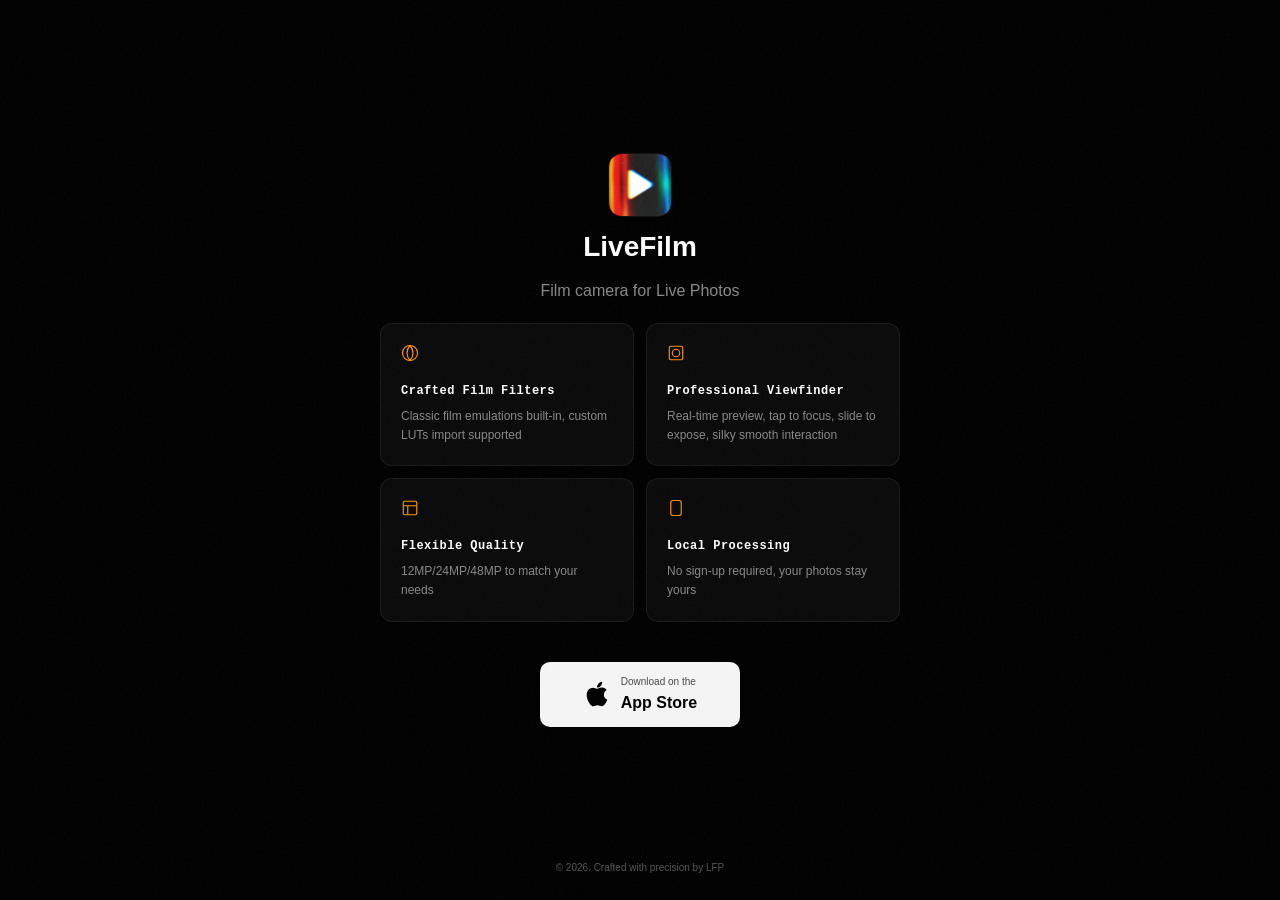
==== commit 9563b070: "Update website copy to match App Store description" ====
--- a/index.html
+++ b/index.html
@@ -3,8 +3,8 @@
 <head>
     <meta charset="UTF-8">
     <meta name="viewport" content="width=device-width, initial-scale=1.0">
-    <title>LiveFilms — Live Photos with film filters</title>
-    <meta name="description" content="Bring the soul of film to your Live Photos">
+    <title>LiveFilm — Film camera for Live Photos</title>
+    <meta name="description" content="Film camera for Live Photos">
     <link rel="stylesheet" href="css/style.css">
 </head>
 <body>
@@ -16,8 +16,8 @@
         <section class="hero" id="hero">
             <div class="hero-content">
                 <img src="icon.png" alt="LiveFilms" class="hero-app-icon" />
-                <h1 class="hero-title">LiveFilms</h1>
-                <p class="hero-tagline" data-i18n="hero-tagline">Bring the soul of film to your Live Photos</p>
+                <h1 class="hero-title">LiveFilm</h1>
+                <p class="hero-tagline" data-i18n="hero-tagline">Film camera for Live Photos</p>
 
                 <div class="hero-features">
                     <div class="feature-card">
@@ -28,7 +28,7 @@
                             </svg>
                         </div>
                         <h3 data-i18n="feat-title-1">Crafted Film Filters</h3>
-                        <p data-i18n="feat-desc-1">Classic film emulations built-in, custom LUT import supported</p>
+                        <p data-i18n="feat-desc-1">Classic film emulations built-in, custom LUTs import supported</p>
                     </div>
                     <div class="feature-card">
                         <div class="feature-icon">
@@ -86,22 +86,22 @@
     <script>
         const i18n = {
             'zh-CN': {
-                'app-name': 'LiveFilms',
-                'hero-tagline': '为 Live Photo 注入胶片的灵魂',
+                'app-name': 'LiveFilm',
+                'hero-tagline': '专为 LivePhoto 设计的胶片相机',
                 'feat-title-1': '精心打造的胶片滤镜',
-                'feat-desc-1': '内置经典胶片模拟，支持导入自定义 LUT',
+                'feat-desc-1': '内置多款经典胶片模拟，支持导入自定义 LUTs',
                 'feat-title-2': '专业取景器',
                 'feat-desc-2': '实时预览、点击对焦、滑动曝光，交互丝般顺滑',
-                'feat-title-3': '灵活画质',
-                'feat-desc-3': '12MP/24MP/48MP 随心选择',
+                'feat-title-3': '画质可选',
+                'feat-desc-3': '12MP/24MP/48MP 三档输出',
                 'feat-title-4': '本地处理',
-                'feat-desc-4': '无需注册，照片完全属于你'
+                'feat-desc-4': '无需注册，照片完全属于你自己'
             },
             'en': {
-                'app-name': 'LiveFilms',
-                'hero-tagline': 'Bring the soul of film to your Live Photos',
+                'app-name': 'LiveFilm',
+                'hero-tagline': 'Film camera for Live Photos',
                 'feat-title-1': 'Crafted Film Filters',
-                'feat-desc-1': 'Classic film emulations built-in, custom LUT import supported',
+                'feat-desc-1': 'Classic film emulations built-in, custom LUTs import supported',
                 'feat-title-2': 'Professional Viewfinder',
                 'feat-desc-2': 'Real-time preview, tap to focus, slide to expose, silky smooth interaction',
                 'feat-title-3': 'Flexible Quality',
--- a/css/style.css
+++ b/css/style.css
@@ -180,18 +180,20 @@
 .hero-download-btn {
     display: inline-flex;
     align-items: center;
-    gap: 8px;
-    padding: 10px 20px;
+    justify-content: center;
+    gap: 10px;
+    padding: 12px 32px;
     background: #f5f5f5;
     color: #000;
     border: none;
-    border-radius: 8px;
+    border-radius: 10px;
     cursor: pointer;
     transition: all 0.2s ease;
     text-decoration: none;
     opacity: 0;
     animation: fadeUp 1s ease forwards 0.8s;
-    margin: 0 auto;
+    margin: 8px auto 0;
+    min-width: 200px;
 }
 
 .hero-download-btn:hover {
@@ -200,8 +202,8 @@
 }
 
 .app-store-icon {
-    width: 24px;
-    height: 24px;
+    width: 28px;
+    height: 28px;
 }
 
 .btn-text {
@@ -212,12 +214,12 @@
 }
 
 .btn-text-small {
-    font-size: 9px;
+    font-size: 10px;
     opacity: 0.7;
 }
 
 .btn-text-large {
-    font-size: 14px;
+    font-size: 16px;
     font-weight: 600;
 }
 
@@ -288,7 +290,10 @@
     .hero-download-btn {
         width: 100%;
         justify-content: center;
-        max-width: 260px;
+        max-width: 280px;
+        min-width: unset;
+        padding: 12px 24px;
+        margin-top: 4px;
     }
 
     .hero-features {
